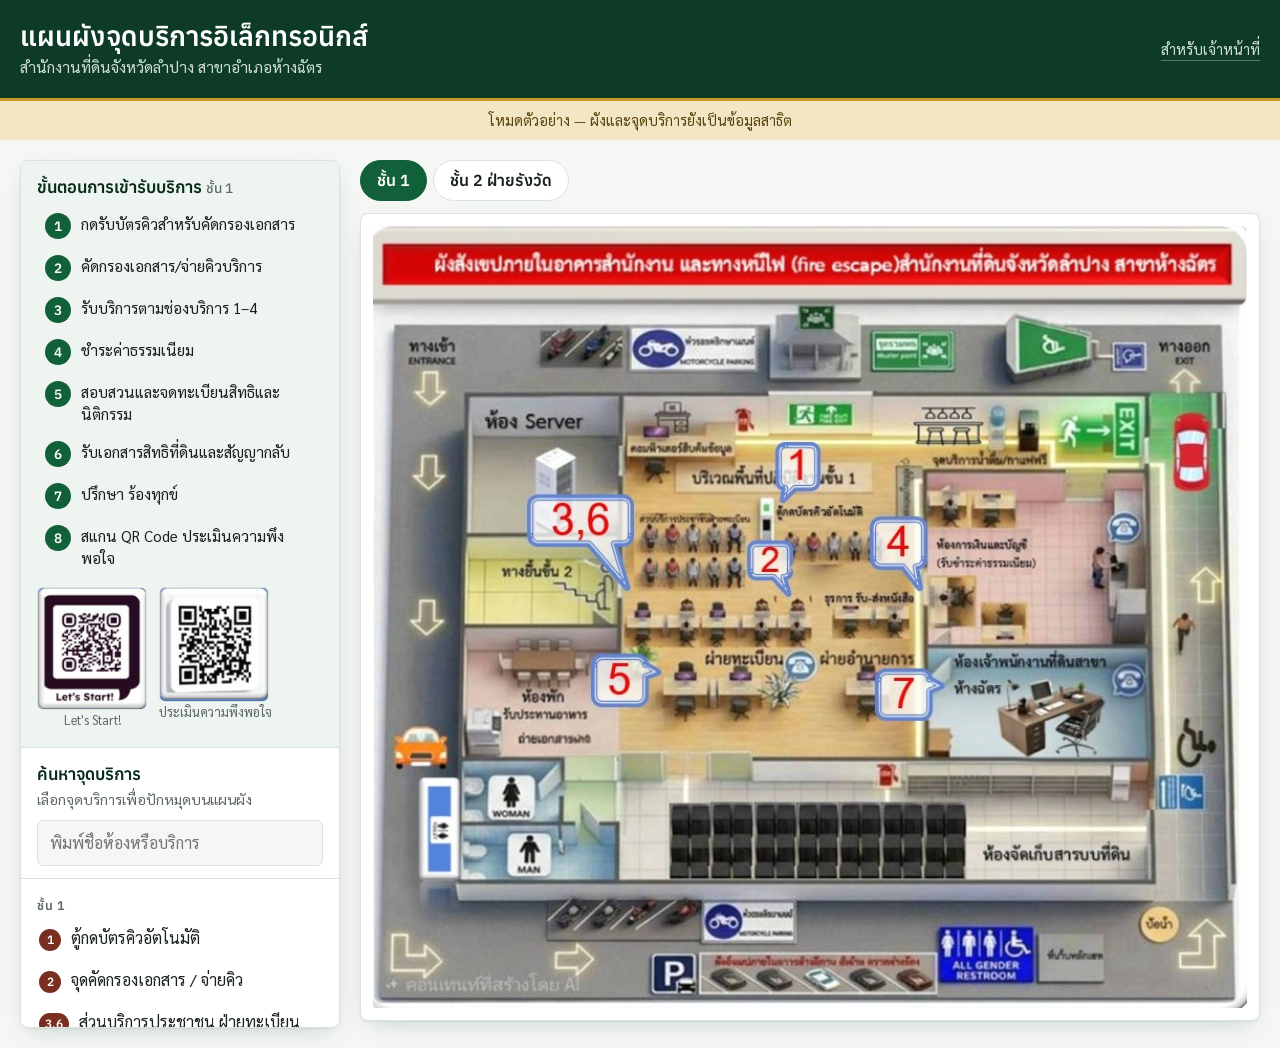
==== index.html @ 855ea31c "แผนผังจุดบริการอิเล็กทรอนิกส์ สำนักงานที่ดินจังหวัดลำปาง สาขาอำเภอห้างฉัตร (โหมดตัวอย่าง) Co-Authore" ====
<!doctype html>
<html lang="th">
<head>
<meta charset="utf-8">
<meta name="viewport" content="width=device-width, initial-scale=1">
<title>แผนผังอาคาร</title>
<link rel="preconnect" href="https://fonts.googleapis.com">
<link rel="preconnect" href="https://fonts.gstatic.com" crossorigin>
<link href="https://fonts.googleapis.com/css2?family=Anuphan:wght@500;600&family=Sarabun:wght@400;500;600&display=swap" rel="stylesheet">
<link rel="stylesheet" href="css/map.css">
</head>
<body>
<header class="top"><div class="in">
  <div><h1 id="title">แผนผังอาคาร</h1><p id="subtitle"></p></div>
  <a href="admin.html">สำหรับเจ้าหน้าที่</a>
</div></header>
<div class="demo" id="demo" hidden>โหมดตัวอย่าง — ผังและจุดบริการยังเป็นข้อมูลสาธิต</div>

<main class="layout">
  <aside class="panel">
    <section class="steps" id="stepBox" hidden>
      <h2>ขั้นตอนการเข้ารับบริการ <small id="stepFloor"></small></h2>
      <ol id="steps"></ol>
      <div class="qr" id="qr"></div>
    </section>
    <div class="hd">
      <h2>ค้นหาจุดบริการ</h2>
      <p class="hint">เลือกจุดบริการเพื่อปักหมุดบนแผนผัง</p>
      <input class="search" id="q" type="search" placeholder="พิมพ์ชื่อห้องหรือบริการ" aria-label="ค้นหาจุดบริการ">
    </div>
    <ul class="list" id="list"></ul>
  </aside>
  <section>
    <div class="floors" id="floors" role="tablist" aria-label="เลือกชั้น"></div>
    <div class="panel planwrap">
      <div class="plan" id="plan"><p class="msg">กำลังโหลดแผนผัง…</p></div>
    </div>
  </section>
</main>

<dialog id="detail" aria-labelledby="dTitle">
  <div class="dlg-hd"><div><h2 id="dTitle"></h2><small id="dFloor"></small></div>
    <button class="x" id="dClose" aria-label="ปิด">×</button></div>
  <div class="gallery" id="gallery" hidden>
    <img id="gImg" alt="">
    <button class="nav prev" id="gPrev" aria-label="ภาพก่อนหน้า">‹</button>
    <button class="nav next" id="gNext" aria-label="ภาพถัดไป">›</button>
    <span class="count" id="gCount"></span>
  </div>
  <div class="dlg-body" id="dBody"></div>
</dialog>
<div class="toast" id="toast" role="status"></div>

<script src="js/common.js"></script>
<script src="js/map.js"></script>
</body>
</html>
---- css/map.css ----
:root {
  --green-950: #0a2c1d; --green-900: #0e3b27; --green-700: #12603a; --green-600: #1a7547;
  --green-100: #dcebe1; --green-50: #eef5f0; --gold: #c79a2b; --gold-soft: #f3e6c4; --maroon: #7a2e1f;
  --ink: #18211c; --muted: #5b6861; --line: #dce3de; --paper: #fff; --soft: #f5f7f5;
  --r: 8px; --shadow: 0 1px 2px rgba(14,59,39,.06), 0 8px 24px -10px rgba(14,59,39,.25);
  --head: "Anuphan", "Sarabun", system-ui, sans-serif; --body: "Sarabun", system-ui, sans-serif;
}
* { box-sizing: border-box; }
[hidden] { display: none !important; }
html, body { margin: 0; }
body { background: var(--soft); color: var(--ink); font: 400 1rem/1.6 var(--body); -webkit-font-smoothing: antialiased; }
h1, h2, h3 { font-family: var(--head); line-height: 1.3; margin: 0; color: var(--green-950); }
a { color: var(--green-700); }
:focus-visible { outline: 3px solid var(--gold); outline-offset: 2px; }
button, input, textarea, select { font: inherit; color: inherit; }

/* หัวเว็บ */
.top { background: var(--green-900); color: #fff; border-bottom: 3px solid var(--gold); }
.top .in { max-width: 1400px; margin: 0 auto; padding: 18px 20px; display: flex; gap: 16px; align-items: center; justify-content: space-between; flex-wrap: wrap; }
.top h1 { color: #fff; font-size: clamp(1.25rem, 1rem + 1vw, 1.7rem); font-weight: 600; }
.top p { margin: 2px 0 0; color: #cfe0d5; font-size: .95rem; }
.top a { color: #cfe0d5; font-size: .92rem; text-decoration: none; border-bottom: 1px solid rgba(255,255,255,.3); }
.top a:hover { color: #fff; }

/* โครงหน้า */
.layout { max-width: 1400px; margin: 0 auto; padding: 20px; display: grid; grid-template-columns: 320px 1fr; gap: 20px; align-items: start; }
.panel { background: var(--paper); border: 1px solid var(--line); border-radius: var(--r); box-shadow: var(--shadow); }
aside.panel { position: sticky; top: 16px; display: flex; flex-direction: column; max-height: calc(100vh - 32px); overflow-y: auto; }
.steps { padding: 16px; border-bottom: 1px solid var(--line); background: var(--green-50); }
.steps h2 { font-size: 1.05rem; font-weight: 600; margin-bottom: 8px; }
.steps h2 small { font-weight: 500; color: var(--muted); font-size: .85rem; }
.steps ol { list-style: none; margin: 0; padding: 0; display: grid; gap: 4px; }
.steps li > * { width: 100%; display: flex; gap: 10px; align-items: flex-start; text-align: left; border: 0; background: none; padding: 6px 8px; border-radius: 6px; line-height: 1.45; font-size: .95rem; }
.steps button { cursor: pointer; }
.steps button:hover { background: #fff; }
.steps button.on { background: var(--gold-soft); }
.num { flex: none; min-width: 26px; height: 26px; padding: 0 6px; border-radius: 13px; background: var(--maroon); color: #fff; font: 600 .85rem/26px var(--head); text-align: center; }
.steps .num { background: var(--green-700); }
.qr { display: flex; gap: 12px; margin-top: 12px; flex-wrap: wrap; }
.qr figure { margin: 0; text-align: center; font-size: .8rem; color: var(--muted); }
.qr img { width: 110px; height: auto; display: block; border-radius: 6px; background: #fff; border: 1px solid var(--line); }
.list .num { min-width: 22px; height: 22px; line-height: 22px; font-size: .75rem; }
aside .hd { padding: 16px 16px 12px; border-bottom: 1px solid var(--line); }
aside h2 { font-size: 1.05rem; font-weight: 600; }
aside .hint { margin: 2px 0 10px; color: var(--muted); font-size: .88rem; }
.search { width: 100%; padding: 9px 12px; border: 1px solid var(--line); border-radius: 6px; background: var(--soft); }
.search:focus { background: #fff; border-color: var(--green-600); outline: none; box-shadow: 0 0 0 3px var(--green-100); }
.list { padding: 6px 8px 12px; margin: 0; list-style: none; }
.list .fl { font: 600 .78rem var(--head); letter-spacing: .06em; color: var(--muted); padding: 12px 8px 4px; text-transform: uppercase; }
.list button { width: 100%; text-align: left; border: 0; background: none; padding: 8px 10px; border-radius: 6px; cursor: pointer; display: flex; gap: 10px; align-items: baseline; }
.list button:hover { background: var(--green-50); }
.list button.on { background: var(--gold-soft); }
.list .dot { flex: none; width: 8px; height: 8px; border-radius: 50%; background: var(--green-600); transform: translateY(-1px); }
.list .none { color: var(--muted); padding: 16px 10px; font-size: .92rem; }

/* แท็บชั้น */
.floors { display: flex; gap: 6px; flex-wrap: wrap; margin-bottom: 12px; }
.floors button { border: 1px solid var(--line); background: var(--paper); padding: 7px 16px; border-radius: 999px; cursor: pointer; font-weight: 600; font-family: var(--head); }
.floors button:hover { border-color: var(--green-600); }
.floors button[aria-selected="true"] { background: var(--green-700); border-color: var(--green-700); color: #fff; }

/* ผัง */
.planwrap { padding: 12px; }
.plan { position: relative; line-height: 0; user-select: none; -webkit-user-select: none; }
.plan > img { width: 100%; height: auto; display: block; border-radius: 4px; }
.layer { position: absolute; inset: 0; }
.spot { position: absolute; border: 2px solid transparent; border-radius: 4px; background: transparent; cursor: pointer; padding: 0; transition: background .15s, border-color .15s; }
.spot:hover, .spot:focus-visible { background: rgba(26,117,71,.12); border-color: var(--green-600); outline: none; }
.spot.on { background: rgba(199,154,43,.18); border-color: var(--gold); }
.spot .lbl { position: absolute; left: 50%; bottom: calc(100% + 6px); transform: translateX(-50%); white-space: nowrap; background: var(--green-950); color: #fff; font: 500 .85rem/1.4 var(--body); padding: 4px 10px; border-radius: 4px; opacity: 0; pointer-events: none; transition: opacity .15s; z-index: 3; }
.spot:hover .lbl, .spot:focus-visible .lbl { opacity: 1; }
.pin { position: absolute; transform: translate(-50%, -100%); pointer-events: none; z-index: 4; display: flex; flex-direction: column; align-items: center; }
.pin svg { width: 40px; height: 52px; filter: drop-shadow(0 3px 4px rgba(0,0,0,.3)); animation: drop .5s cubic-bezier(.3,1.6,.6,1); }
.pin span { order: -1; background: var(--maroon); color: #fff; font: 600 .9rem/1.4 var(--head); padding: 4px 12px; border-radius: 4px; white-space: nowrap; margin-bottom: 4px; }
@keyframes drop { from { transform: translateY(-24px); opacity: 0; } }
@media (prefers-reduced-motion: reduce) { .pin svg { animation: none; } }
.msg { padding: 40px 20px; text-align: center; color: var(--muted); line-height: 1.6; }
.demo { background: var(--gold-soft); color: #5a430c; font-size: .9rem; padding: 8px 20px; text-align: center; }

/* หน้าต่างรายละเอียด */
dialog { border: 0; padding: 0; border-radius: 10px; width: min(640px, calc(100% - 24px)); box-shadow: 0 20px 60px -10px rgba(0,0,0,.4); }
dialog::backdrop { background: rgba(10,44,29,.55); }
.dlg-hd { display: flex; justify-content: space-between; gap: 12px; align-items: start; padding: 18px 20px 10px; }
.dlg-hd h2 { font-size: 1.3rem; font-weight: 600; }
.dlg-hd small { display: block; color: var(--muted); font-size: .9rem; margin-top: 2px; }
.x { border: 0; background: var(--soft); width: 36px; height: 36px; border-radius: 50%; cursor: pointer; font-size: 1.3rem; line-height: 1; flex: none; }
.x:hover { background: var(--green-100); }
.gallery { position: relative; background: var(--green-950); aspect-ratio: 16 / 10; }
.gallery img { width: 100%; height: 100%; object-fit: contain; display: block; }
.gallery .nav { position: absolute; top: 50%; transform: translateY(-50%); border: 0; width: 40px; height: 40px; border-radius: 50%; background: rgba(255,255,255,.9); cursor: pointer; font-size: 1.2rem; }
.gallery .prev { left: 10px; } .gallery .next { right: 10px; }
.gallery .count { position: absolute; right: 10px; bottom: 10px; background: rgba(0,0,0,.6); color: #fff; font-size: .8rem; padding: 2px 8px; border-radius: 999px; }
.dlg-body { padding: 14px 20px 20px; white-space: pre-line; }
.dlg-body .muted { color: var(--muted); }

.toast { position: fixed; left: 50%; bottom: 24px; transform: translate(-50%, 20px); background: var(--green-950); color: #fff; padding: 10px 18px; border-radius: 6px; opacity: 0; pointer-events: none; transition: .2s; z-index: 50; }
.toast.show { opacity: 1; transform: translate(-50%, 0); }
.toast.bad { background: var(--maroon); }

@media (max-width: 860px) {
  .layout { grid-template-columns: 1fr; padding: 12px; gap: 12px; }
  aside.panel { position: static; max-height: none; }
  .list { max-height: 38vh; overflow-y: auto; }
  .planwrap { padding: 8px; }
  .spot .lbl { display: none; }
}
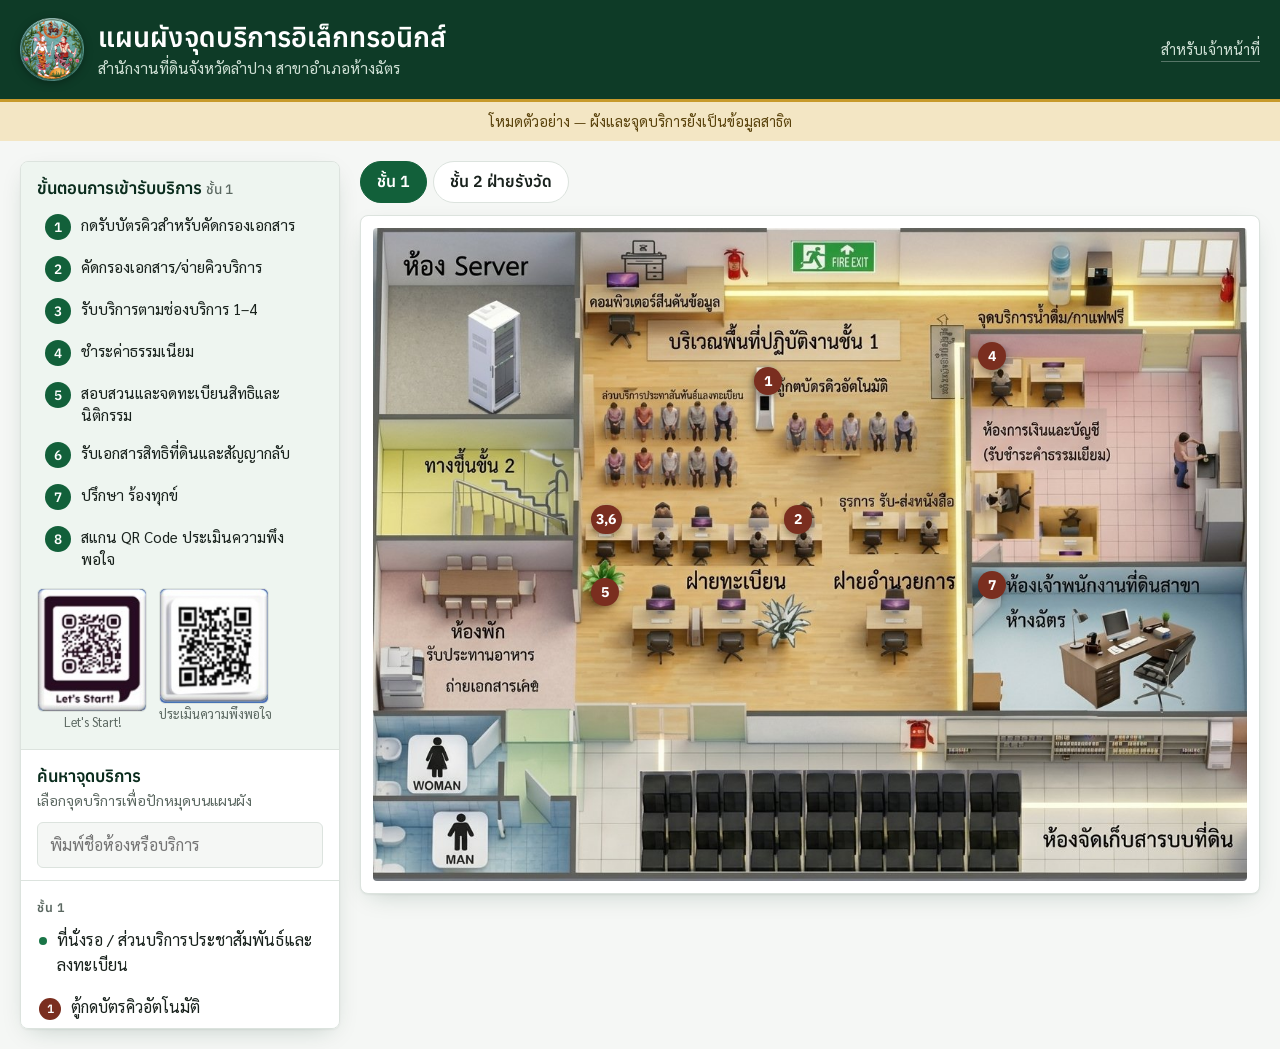
==== commit ad4f77e9: "เพิ่มตราสำนักงานที่ดินที่หัวเว็บ · ใส่เลขเวอร์ชันลิงก์ CSS/JS กันแคชเก่า Co-Authored-By: Claude Opus" ====
--- a/index.html
+++ b/index.html
@@ -7,11 +7,12 @@
 <link rel="preconnect" href="https://fonts.googleapis.com">
 <link rel="preconnect" href="https://fonts.gstatic.com" crossorigin>
 <link href="https://fonts.googleapis.com/css2?family=Anuphan:wght@500;600&family=Sarabun:wght@400;500;600&display=swap" rel="stylesheet">
-<link rel="stylesheet" href="css/map.css">
+<link rel="stylesheet" href="css/map.css?v=3">
 </head>
 <body>
 <header class="top"><div class="in">
-  <div><h1 id="title">แผนผังอาคาร</h1><p id="subtitle"></p></div>
+  <div class="brand"><img class="logo" src="assets/logo.png" alt="ตราสำนักงานที่ดิน" width="64" height="63">
+    <div><h1 id="title">แผนผังอาคาร</h1><p id="subtitle"></p></div></div>
   <a href="admin.html">สำหรับเจ้าหน้าที่</a>
 </div></header>
 <div class="demo" id="demo" hidden>โหมดตัวอย่าง — ผังและจุดบริการยังเป็นข้อมูลสาธิต</div>
@@ -51,7 +52,7 @@
 </dialog>
 <div class="toast" id="toast" role="status"></div>
 
-<script src="js/common.js"></script>
-<script src="js/map.js"></script>
+<script src="js/common.js?v=3"></script>
+<script src="js/map.js?v=3"></script>
 </body>
 </html>
--- a/css/map.css
+++ b/css/map.css
@@ -17,6 +17,9 @@
 /* หัวเว็บ */
 .top { background: var(--green-900); color: #fff; border-bottom: 3px solid var(--gold); }
 .top .in { max-width: 1400px; margin: 0 auto; padding: 18px 20px; display: flex; gap: 16px; align-items: center; justify-content: space-between; flex-wrap: wrap; }
+.brand { display: flex; gap: 14px; align-items: center; }
+.logo { width: 64px; height: auto; flex: none; filter: drop-shadow(0 2px 4px rgba(0,0,0,.3)); }
+@media (max-width: 860px) { .logo { width: 48px; } }
 .top h1 { color: #fff; font-size: clamp(1.25rem, 1rem + 1vw, 1.7rem); font-weight: 600; }
 .top p { margin: 2px 0 0; color: #cfe0d5; font-size: .95rem; }
 .top a { color: #cfe0d5; font-size: .92rem; text-decoration: none; border-bottom: 1px solid rgba(255,255,255,.3); }
@@ -69,6 +72,9 @@
 .spot.on { background: rgba(199,154,43,.18); border-color: var(--gold); }
 .spot .lbl { position: absolute; left: 50%; bottom: calc(100% + 6px); transform: translateX(-50%); white-space: nowrap; background: var(--green-950); color: #fff; font: 500 .85rem/1.4 var(--body); padding: 4px 10px; border-radius: 4px; opacity: 0; pointer-events: none; transition: opacity .15s; z-index: 3; }
 .spot:hover .lbl, .spot:focus-visible .lbl { opacity: 1; }
+/* เลขขั้นตอนบนผัง (ไม่ได้อยู่ในภาพ — มาจากช่อง "เลขขั้นตอน" ของจุด) */
+.spot .badge { position: absolute; top: 6px; left: 6px; min-width: clamp(20px, 2.2vw, 32px); height: clamp(20px, 2.2vw, 32px); padding: 0 .4em; border-radius: 999px; background: var(--maroon); color: #fff; font: 700 clamp(.7rem, 1.1vw, 1rem)/clamp(20px, 2.2vw, 32px) var(--head); text-align: center; box-shadow: 0 2px 6px rgba(0,0,0,.25); pointer-events: none; }
+.spot.on .badge { background: var(--gold); color: var(--green-950); }
 .pin { position: absolute; transform: translate(-50%, -100%); pointer-events: none; z-index: 4; display: flex; flex-direction: column; align-items: center; }
 .pin svg { width: 40px; height: 52px; filter: drop-shadow(0 3px 4px rgba(0,0,0,.3)); animation: drop .5s cubic-bezier(.3,1.6,.6,1); }
 .pin span { order: -1; background: var(--maroon); color: #fff; font: 600 .9rem/1.4 var(--head); padding: 4px 12px; border-radius: 4px; white-space: nowrap; margin-bottom: 4px; }
@@ -103,4 +109,6 @@
   .list { max-height: 38vh; overflow-y: auto; }
   .planwrap { padding: 8px; }
   .spot .lbl { display: none; }
+  .pin svg { width: 24px; height: 32px; }
+  .pin span { font-size: .7rem; padding: 2px 6px; margin-bottom: 2px; }
 }
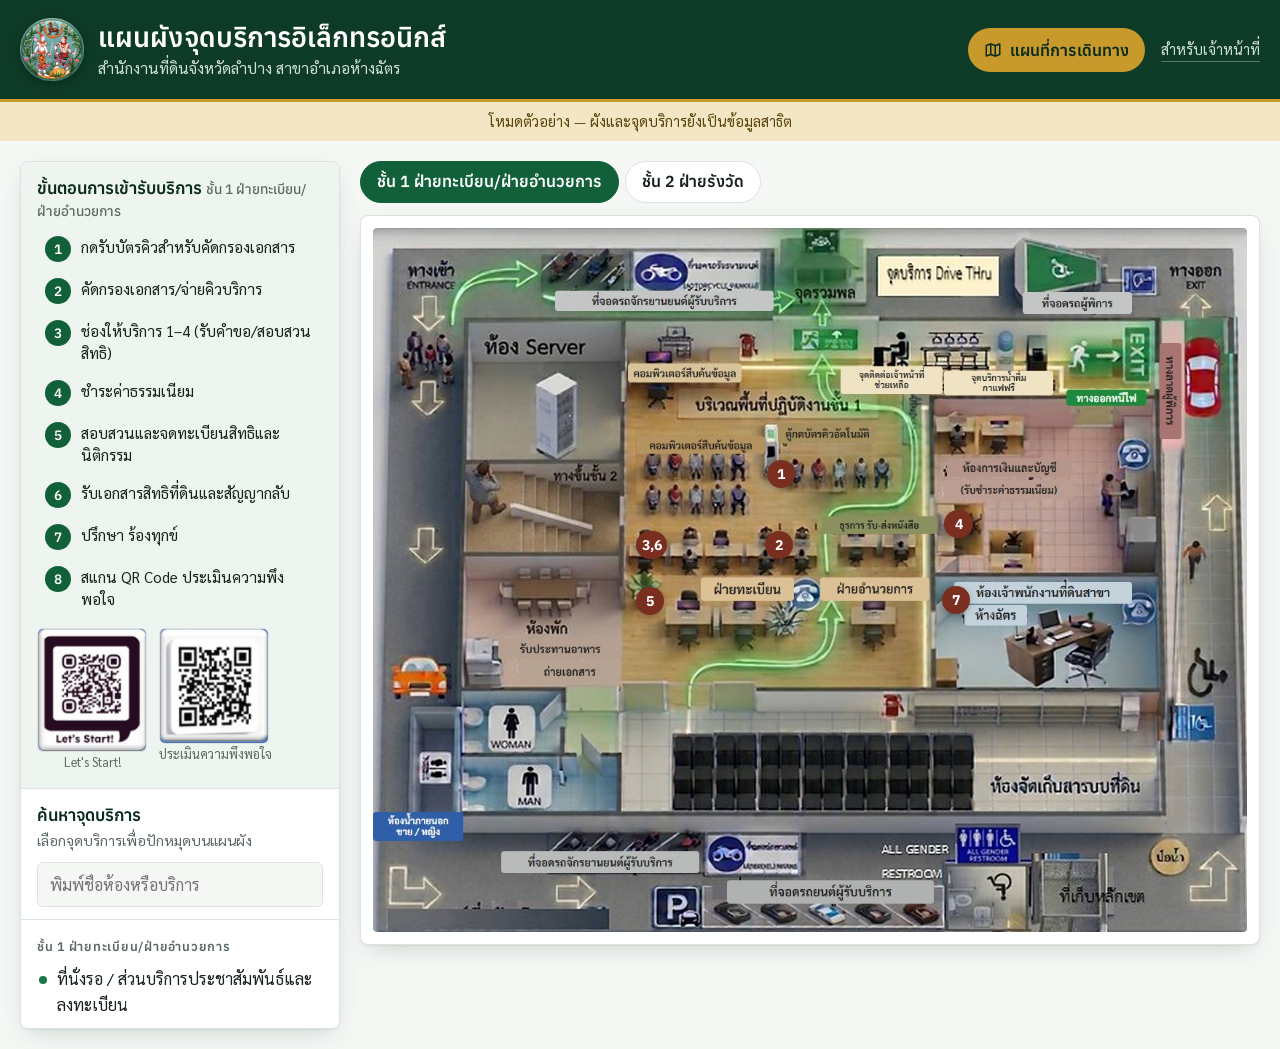
==== commit c728cb2c: "เพิ่มเมนู "แผนที่การเดินทาง" บนหัวเว็บ — เปิดวิดีโอเส้นทางมาสำนักงาน (assets/travel-map.mp4) Co-Auth" ====
--- a/index.html
+++ b/index.html
@@ -4,16 +4,20 @@
 <meta charset="utf-8">
 <meta name="viewport" content="width=device-width, initial-scale=1">
 <title>แผนผังอาคาร</title>
+<link rel="icon" type="image/png" href="assets/logo.png">
 <link rel="preconnect" href="https://fonts.googleapis.com">
 <link rel="preconnect" href="https://fonts.gstatic.com" crossorigin>
 <link href="https://fonts.googleapis.com/css2?family=Anuphan:wght@500;600&family=Sarabun:wght@400;500;600&display=swap" rel="stylesheet">
-<link rel="stylesheet" href="css/map.css?v=3">
+<link rel="stylesheet" href="css/map.css?v=4">
 </head>
 <body>
 <header class="top"><div class="in">
   <div class="brand"><img class="logo" src="assets/logo.png" alt="ตราสำนักงานที่ดิน" width="64" height="63">
     <div><h1 id="title">แผนผังอาคาร</h1><p id="subtitle"></p></div></div>
-  <a href="admin.html">สำหรับเจ้าหน้าที่</a>
+  <nav class="topnav">
+    <button class="travel-btn" id="travelOpen"><svg width="18" height="18" viewBox="0 0 24 24" fill="none" stroke="currentColor" stroke-width="2" stroke-linecap="round" stroke-linejoin="round" aria-hidden="true"><path d="M9 4 3 6v14l6-2 6 2 6-2V4l-6 2z"/><path d="M9 4v14M15 6v14"/></svg>แผนที่การเดินทาง</button>
+    <a href="admin.html">สำหรับเจ้าหน้าที่</a>
+  </nav>
 </div></header>
 <div class="demo" id="demo" hidden>โหมดตัวอย่าง — ผังและจุดบริการยังเป็นข้อมูลสาธิต</div>
 
@@ -50,9 +54,14 @@
   </div>
   <div class="dlg-body" id="dBody"></div>
 </dialog>
+<dialog id="travel" class="wide" aria-labelledby="tTitle">
+  <div class="dlg-hd"><div><h2 id="tTitle">แผนที่การเดินทาง</h2><small>เส้นทางมาสำนักงานที่ดินจังหวัดลำปาง สาขาห้างฉัตร</small></div>
+    <button class="x" id="tClose" aria-label="ปิด">×</button></div>
+  <video id="tVideo" src="assets/travel-map.mp4" controls muted loop playsinline preload="metadata"></video>
+</dialog>
 <div class="toast" id="toast" role="status"></div>
 
 <script src="js/common.js?v=3"></script>
-<script src="js/map.js?v=3"></script>
+<script src="js/map.js?v=4"></script>
 </body>
 </html>
--- a/css/map.css
+++ b/css/map.css
@@ -24,6 +24,11 @@
 .top p { margin: 2px 0 0; color: #cfe0d5; font-size: .95rem; }
 .top a { color: #cfe0d5; font-size: .92rem; text-decoration: none; border-bottom: 1px solid rgba(255,255,255,.3); }
 .top a:hover { color: #fff; }
+.topnav { display: flex; gap: 16px; align-items: center; flex-wrap: wrap; }
+.link { border: 0; background: none; color: #cfe0d5; cursor: pointer; padding: 0; border-bottom: 1px solid rgba(255,255,255,.3); font-size: .92rem; }
+.link:hover { color: #fff; }
+.travel-btn { display: inline-flex; gap: 8px; align-items: center; min-height: 44px; padding: 8px 16px; border: 0; border-radius: 999px; background: var(--gold); color: var(--green-950); font: 600 1rem var(--head); cursor: pointer; }
+.travel-btn:hover { background: var(--gold-soft); }
 
 /* โครงหน้า */
 .layout { max-width: 1400px; margin: 0 auto; padding: 20px; display: grid; grid-template-columns: 320px 1fr; gap: 20px; align-items: start; }
@@ -86,6 +91,8 @@
 /* หน้าต่างรายละเอียด */
 dialog { border: 0; padding: 0; border-radius: 10px; width: min(640px, calc(100% - 24px)); box-shadow: 0 20px 60px -10px rgba(0,0,0,.4); }
 dialog::backdrop { background: rgba(10,44,29,.55); }
+dialog.wide { width: min(1000px, calc(100% - 24px)); }
+dialog video { display: block; width: 100%; height: auto; background: #000; }
 .dlg-hd { display: flex; justify-content: space-between; gap: 12px; align-items: start; padding: 18px 20px 10px; }
 .dlg-hd h2 { font-size: 1.3rem; font-weight: 600; }
 .dlg-hd small { display: block; color: var(--muted); font-size: .9rem; margin-top: 2px; }
